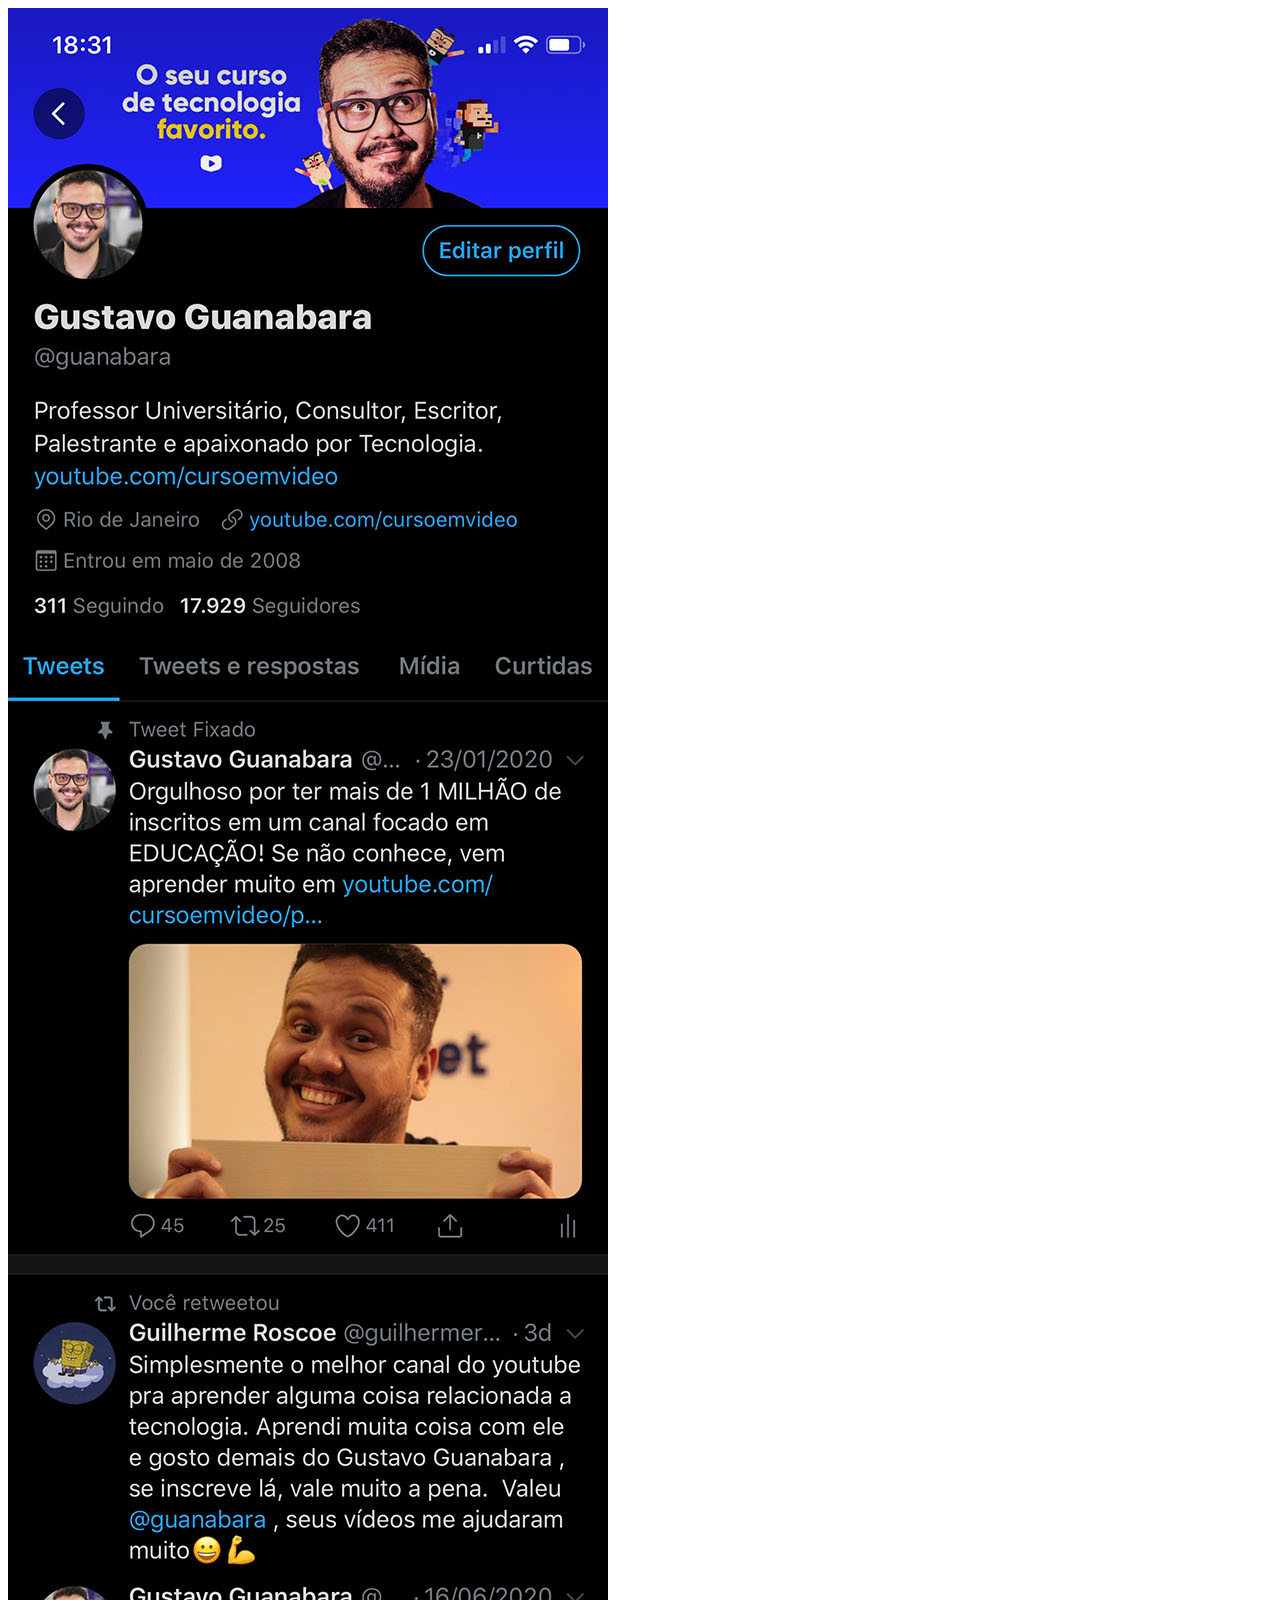
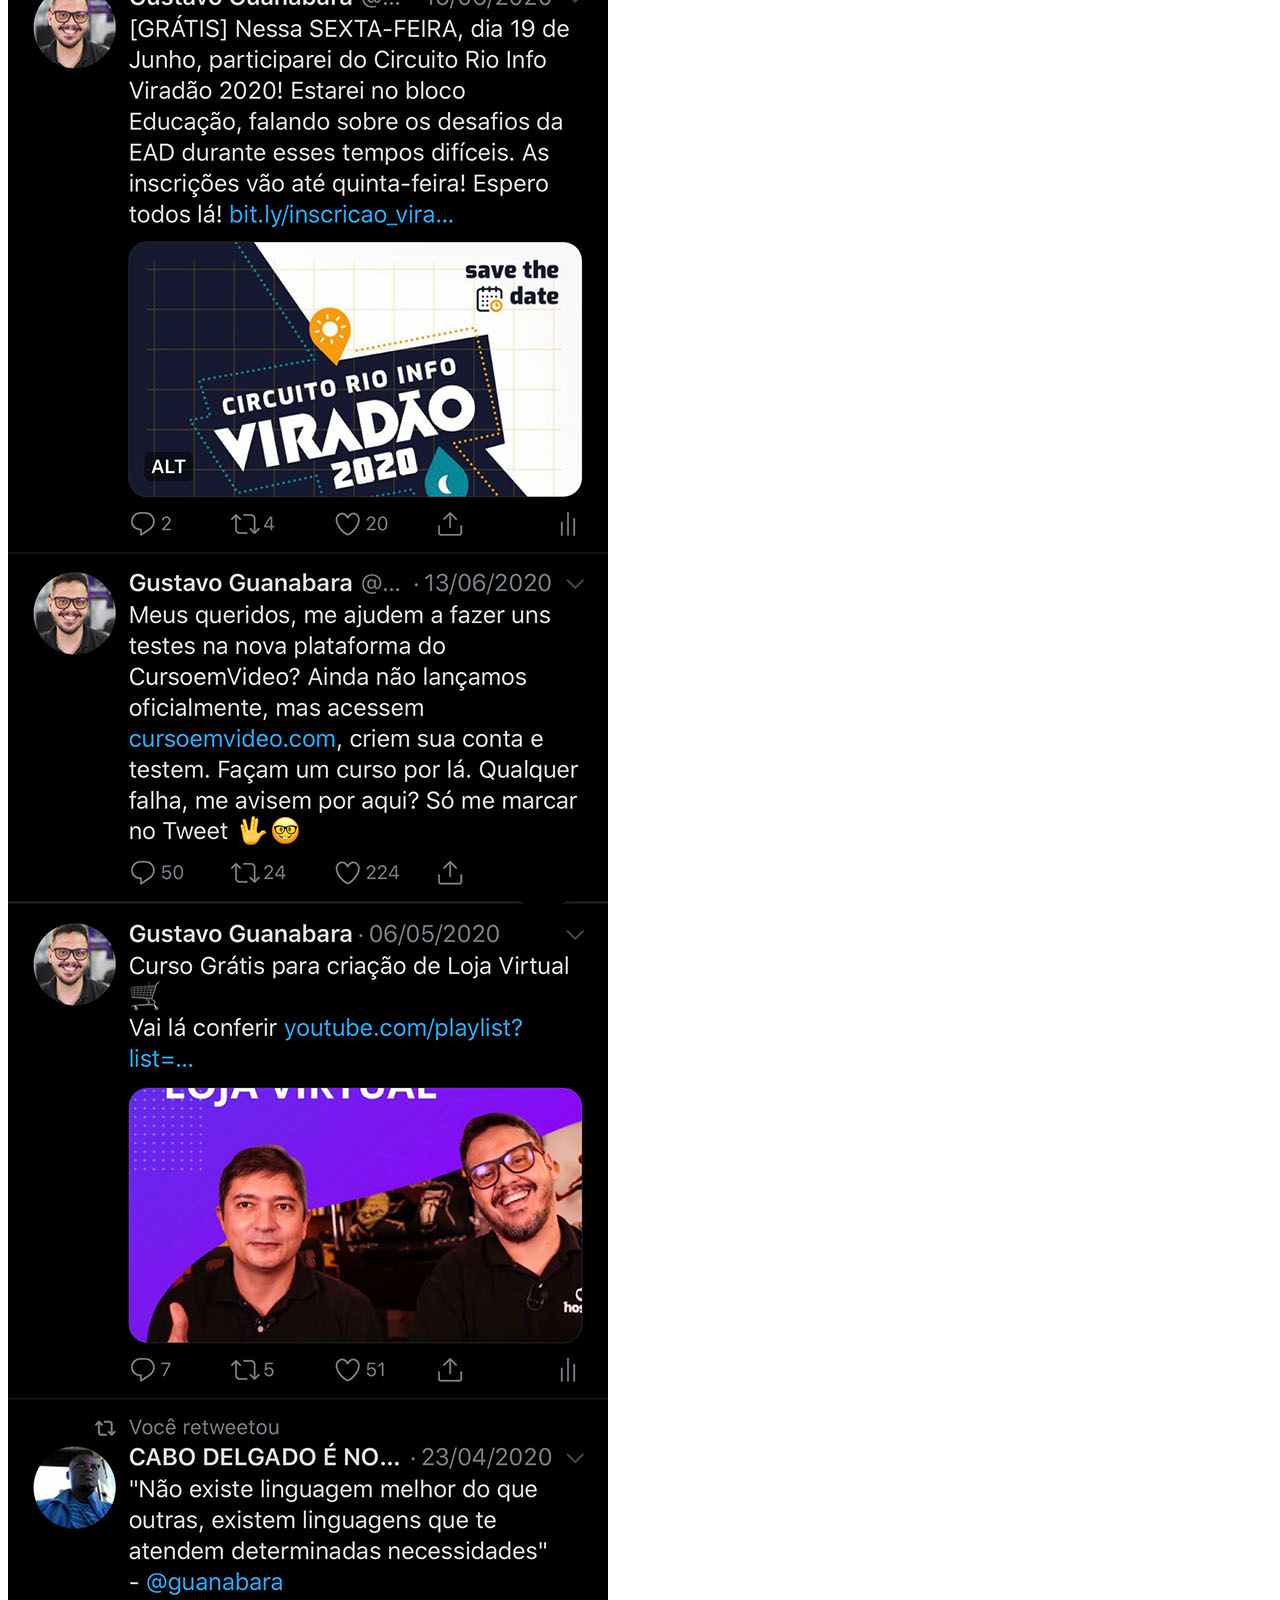
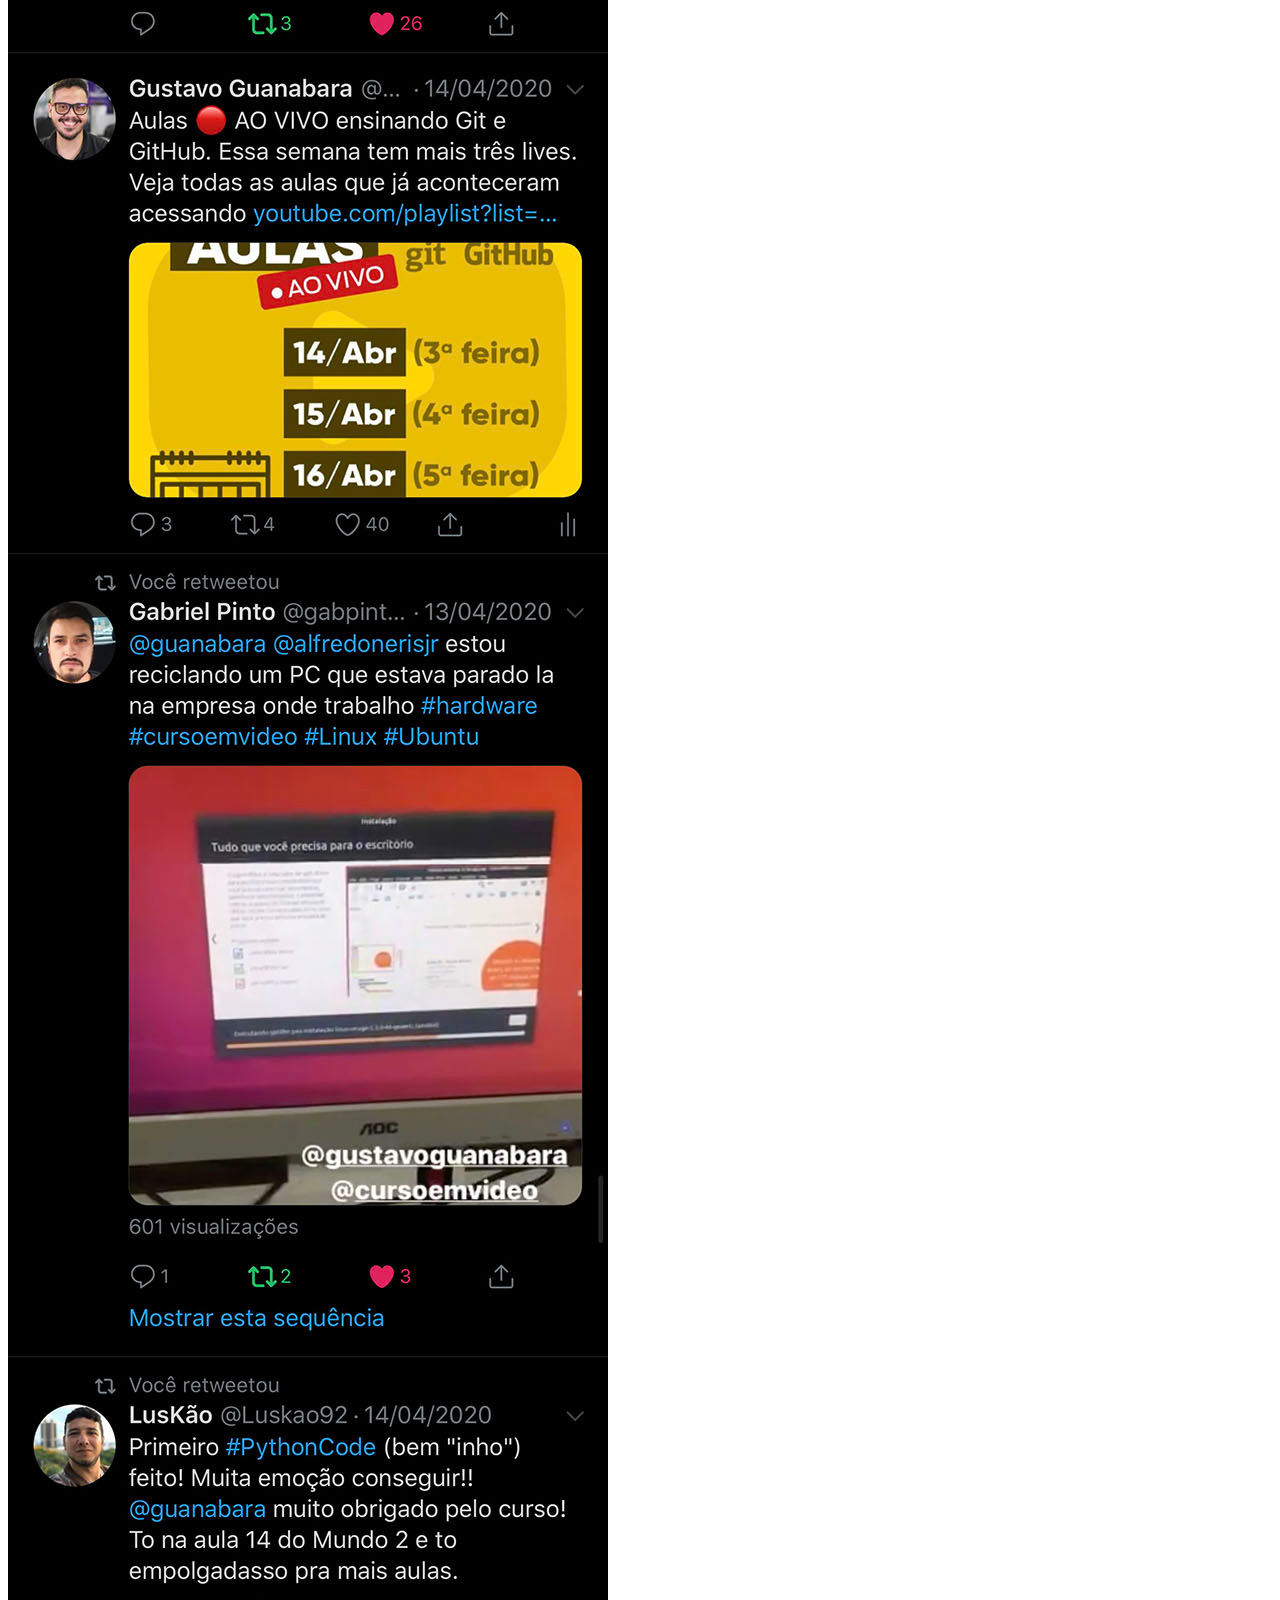
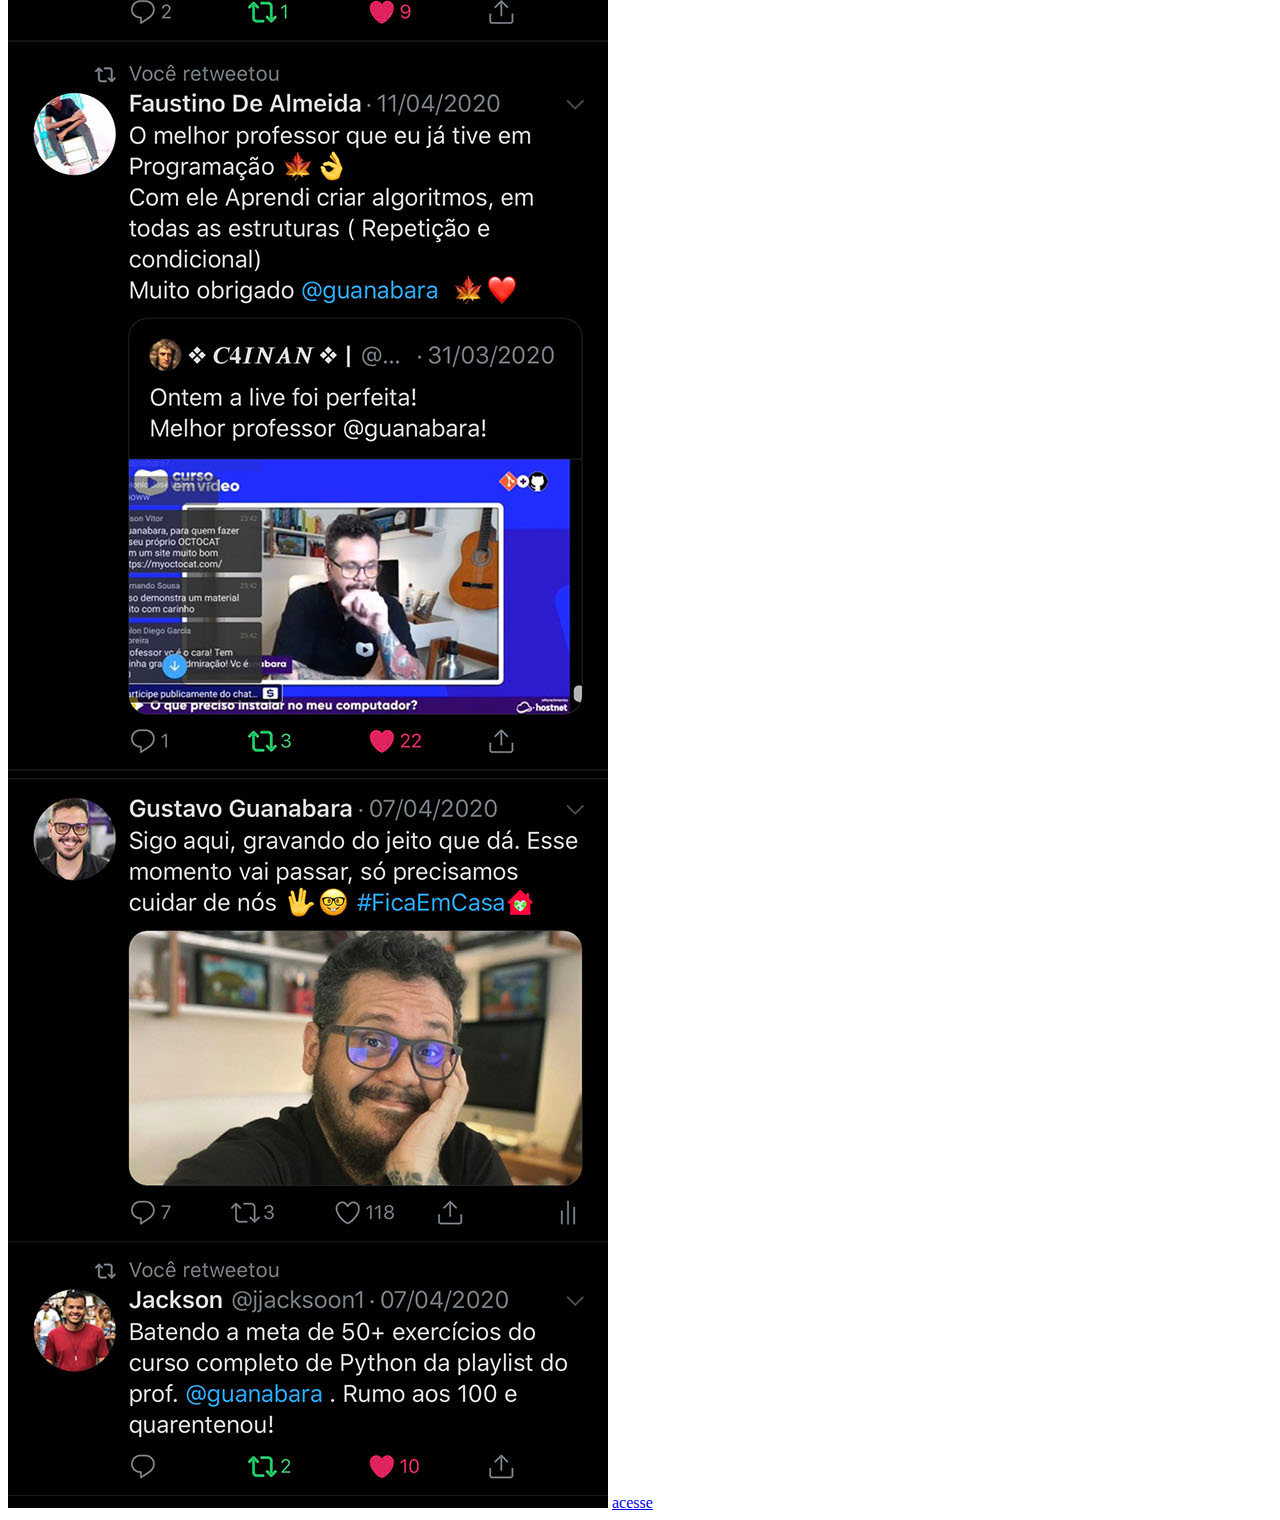
==== twitter.html @ fe63e6e7 "projeto do modul 14" ====
<!DOCTYPE html>
<html lang="pt-br">
<head>
    <meta charset="UTF-8">
    <meta name="viewport" content="width=device-width, initial-scale=1.0">
    <title>Document</title>
</head>
<body>
    <img src="projeto-redesnaoseioque/imagens/tela-twitter.jpg" alt="twitter">
    <a href="https://x.com/guanabara" target="_blank">acesse</a>
</body>
</html>
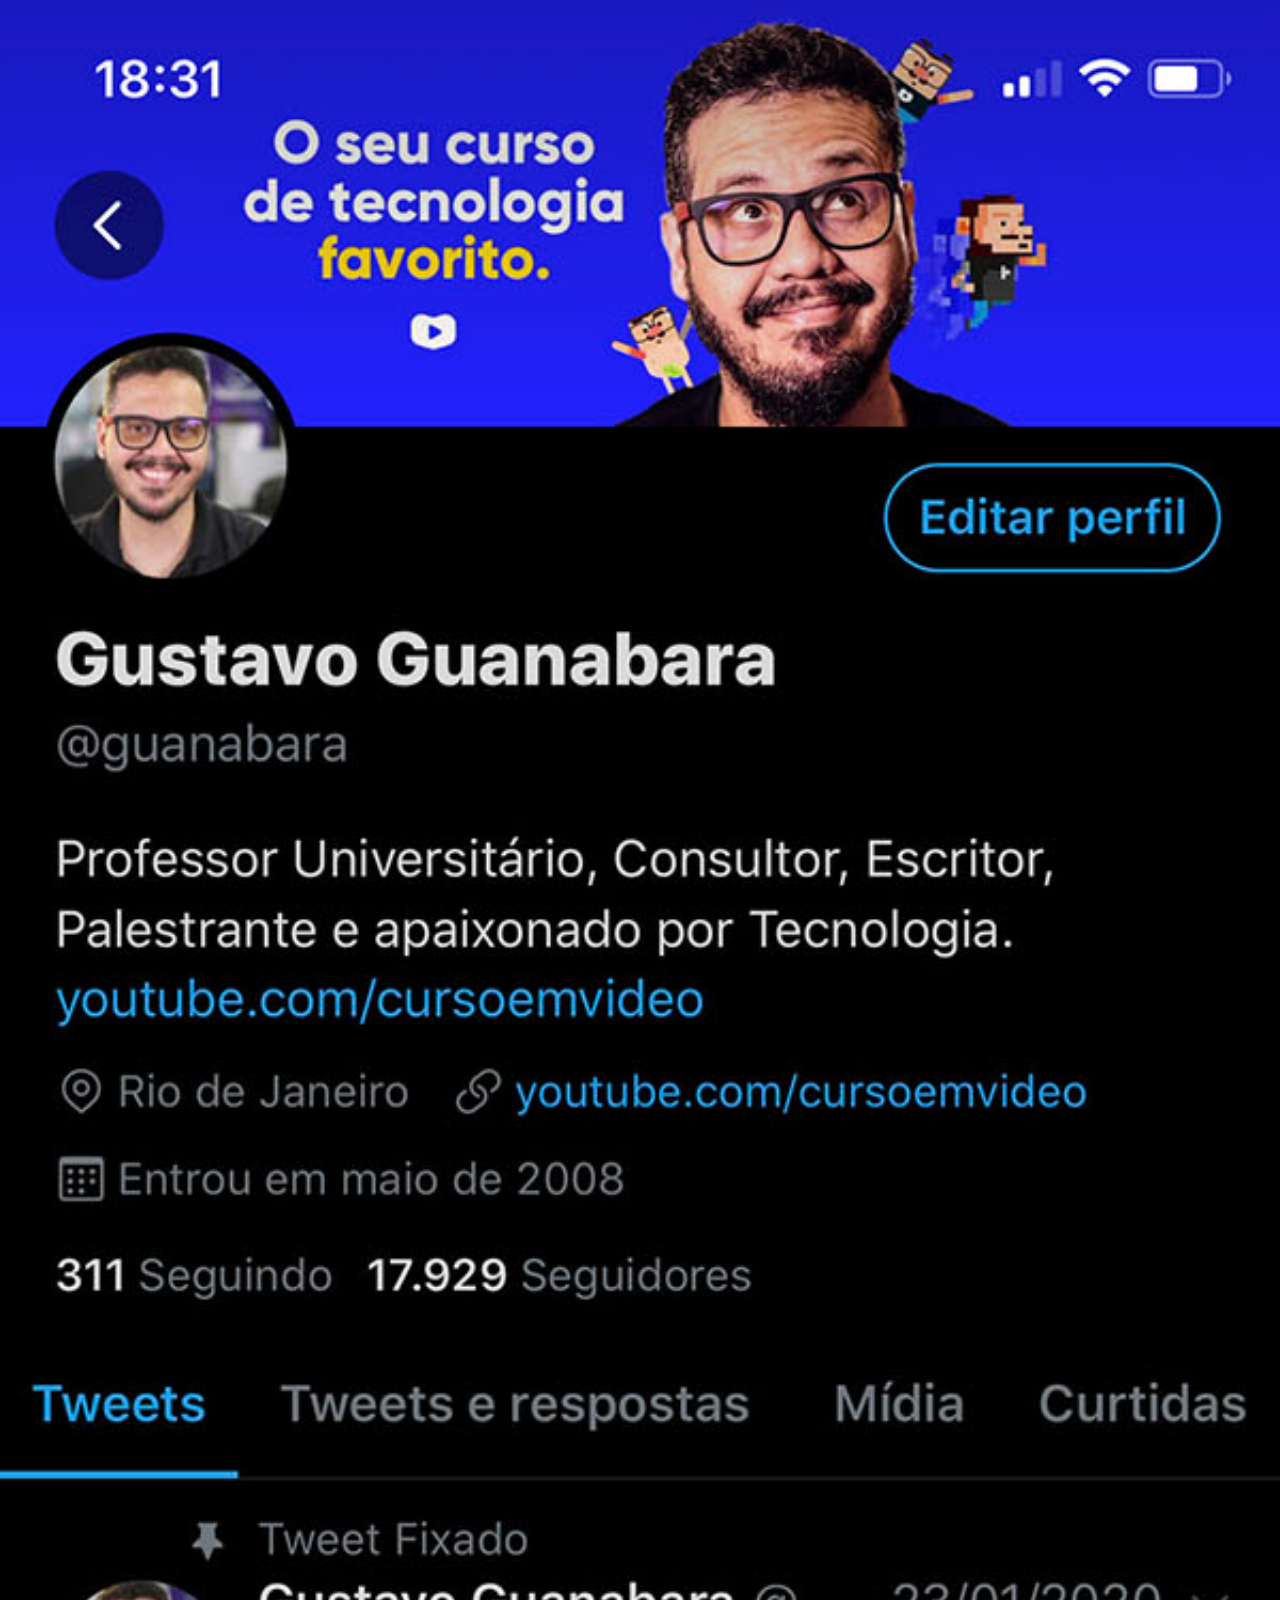
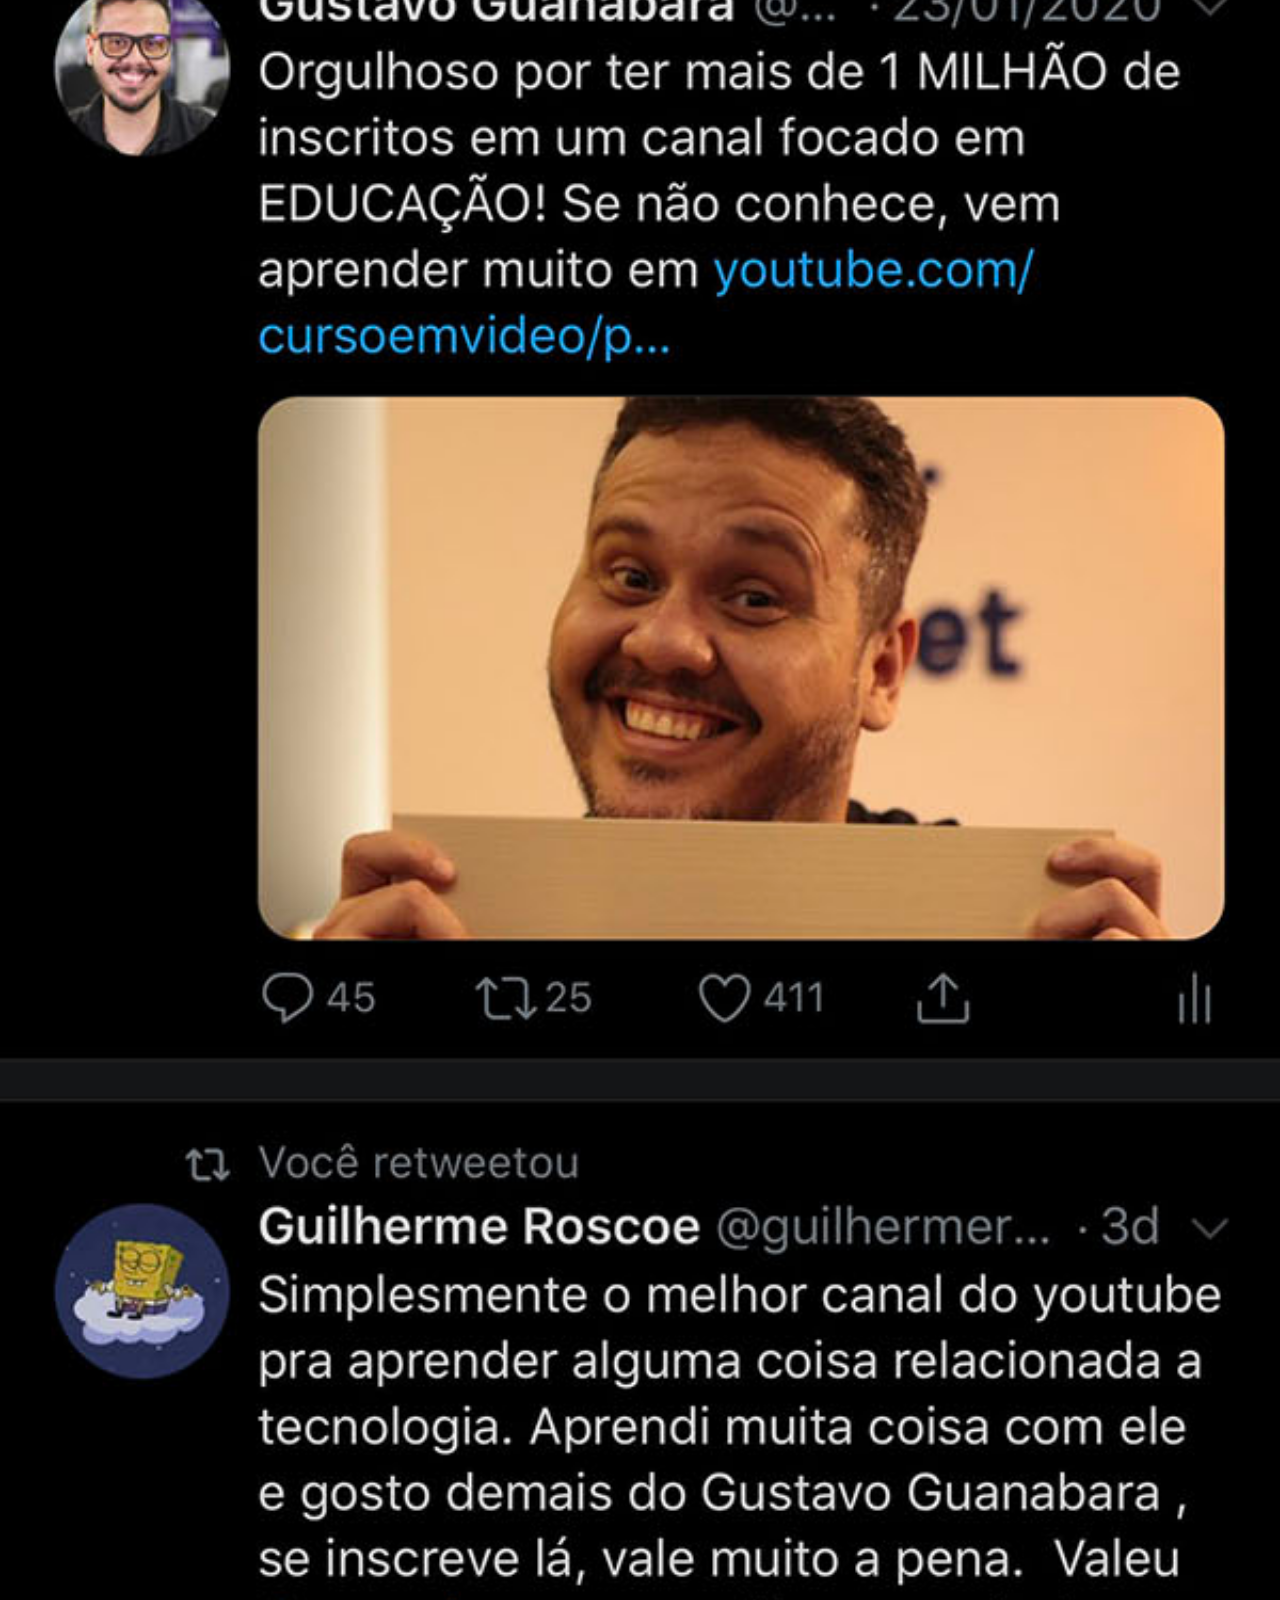
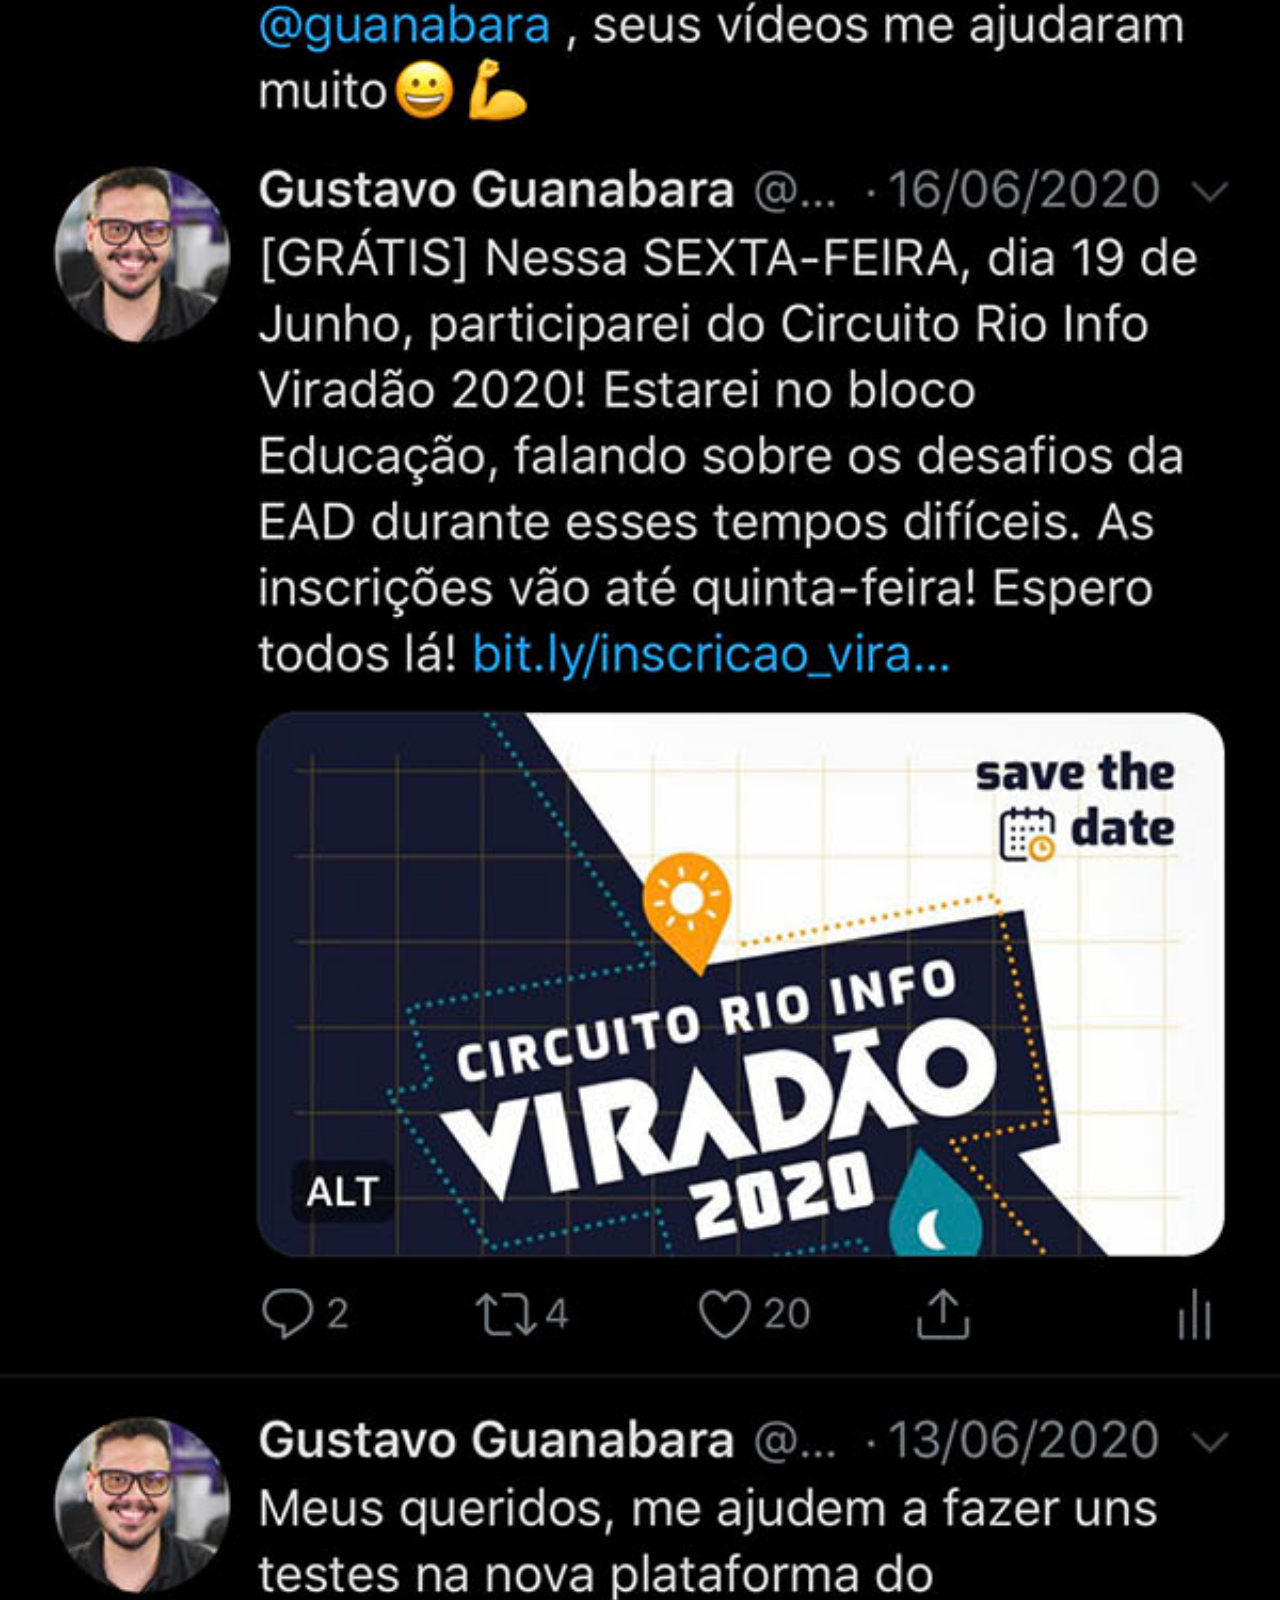
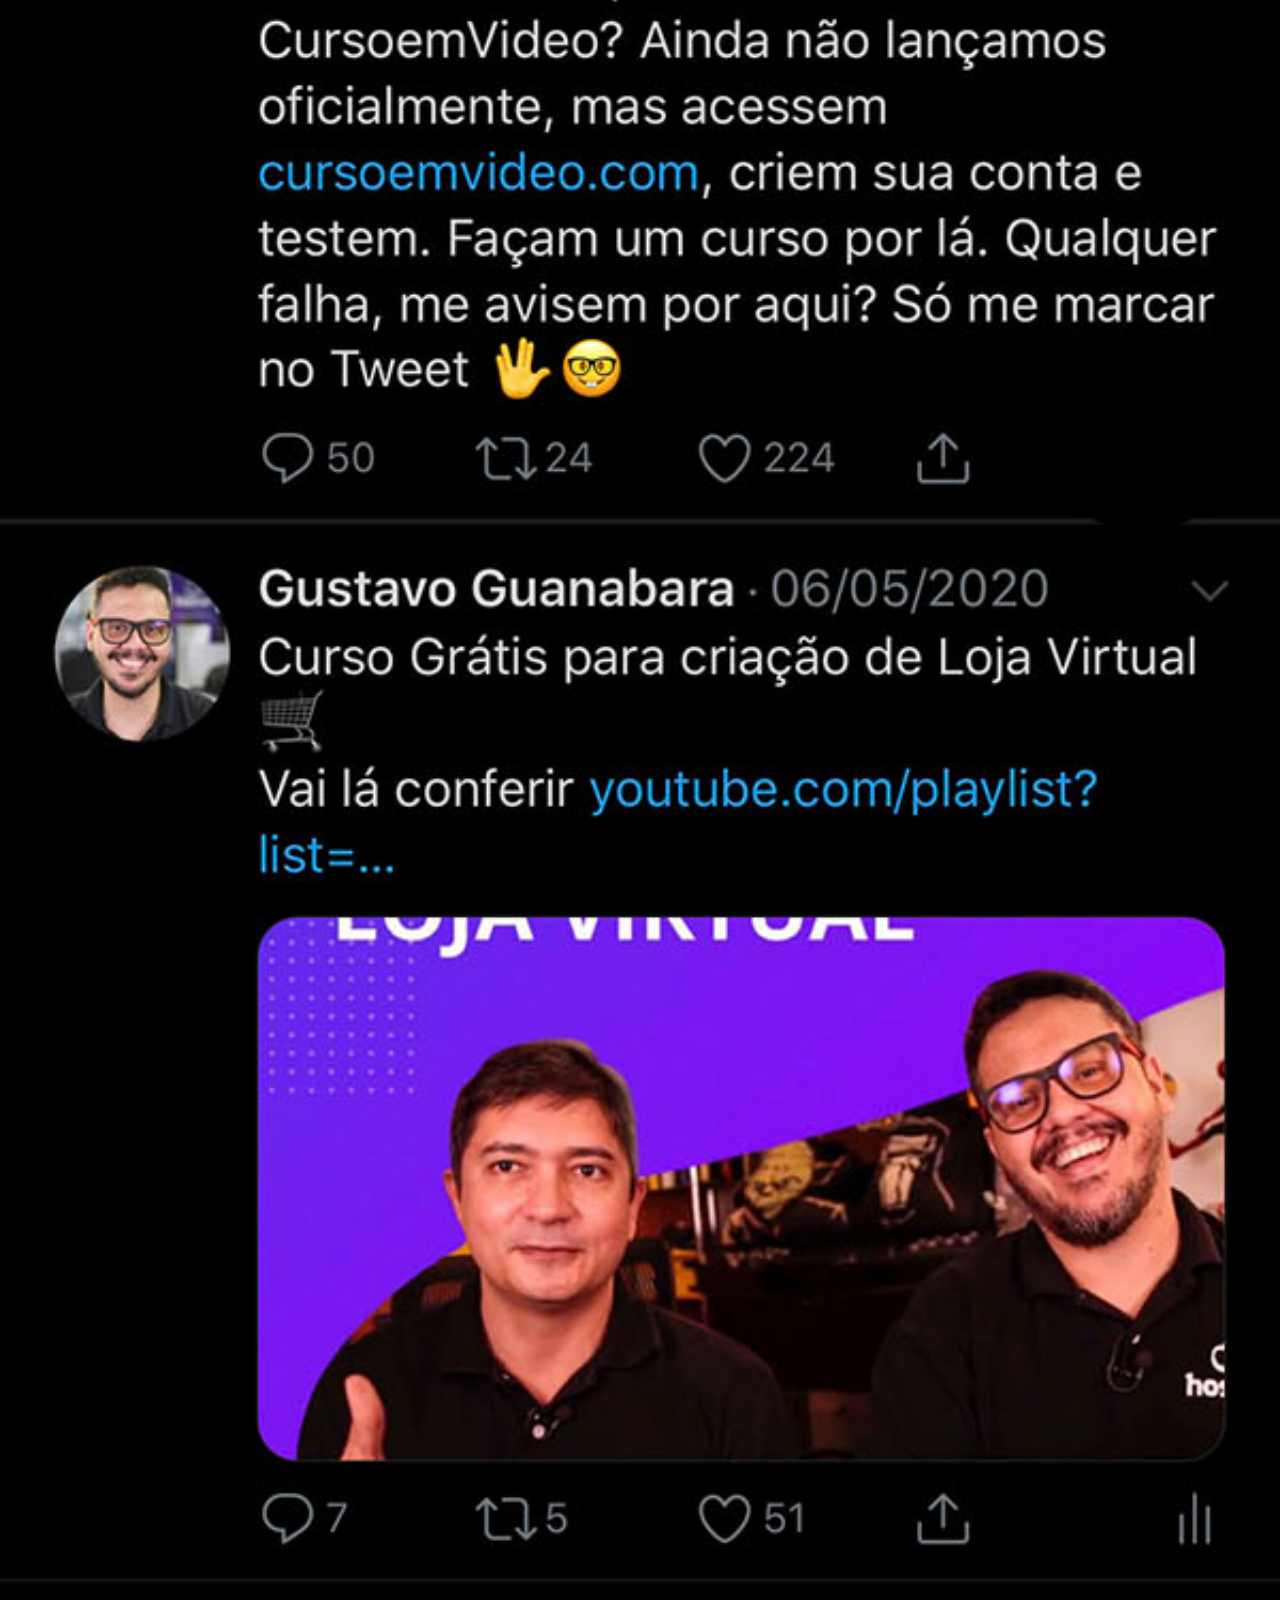
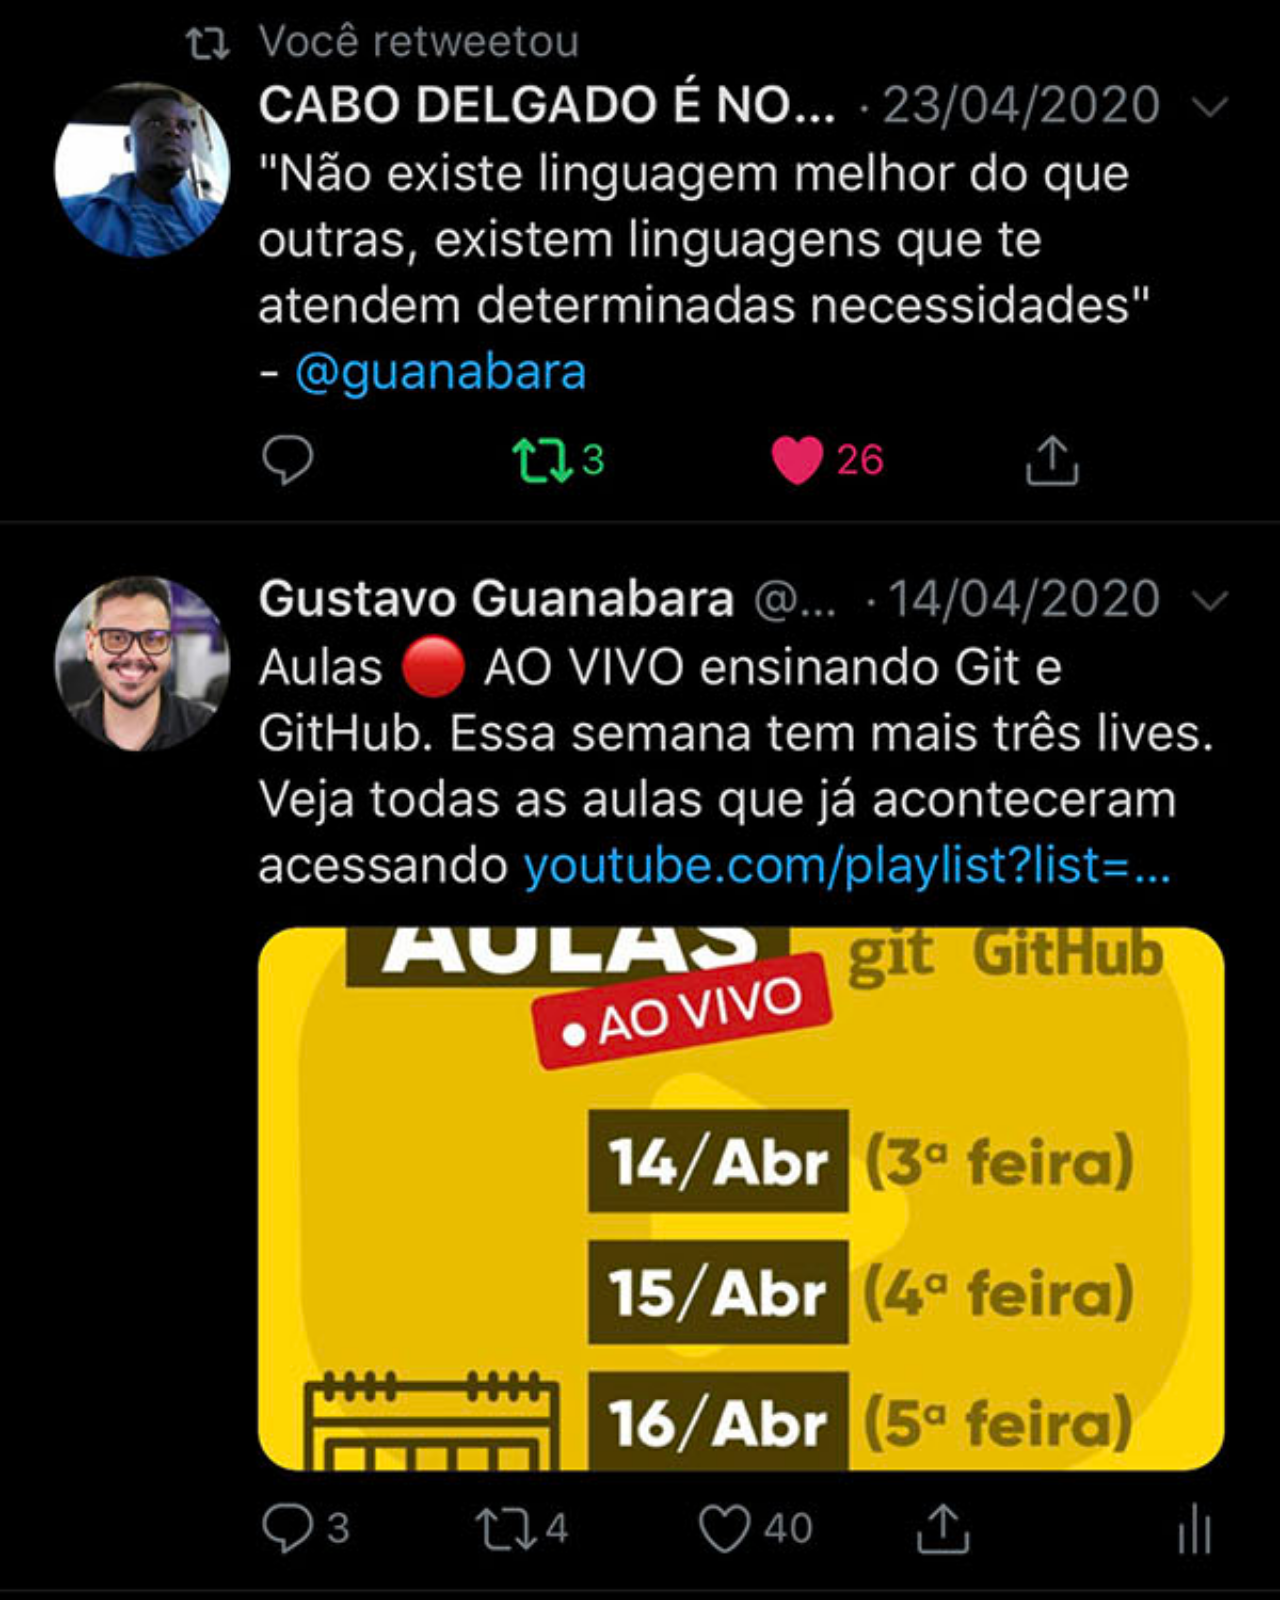
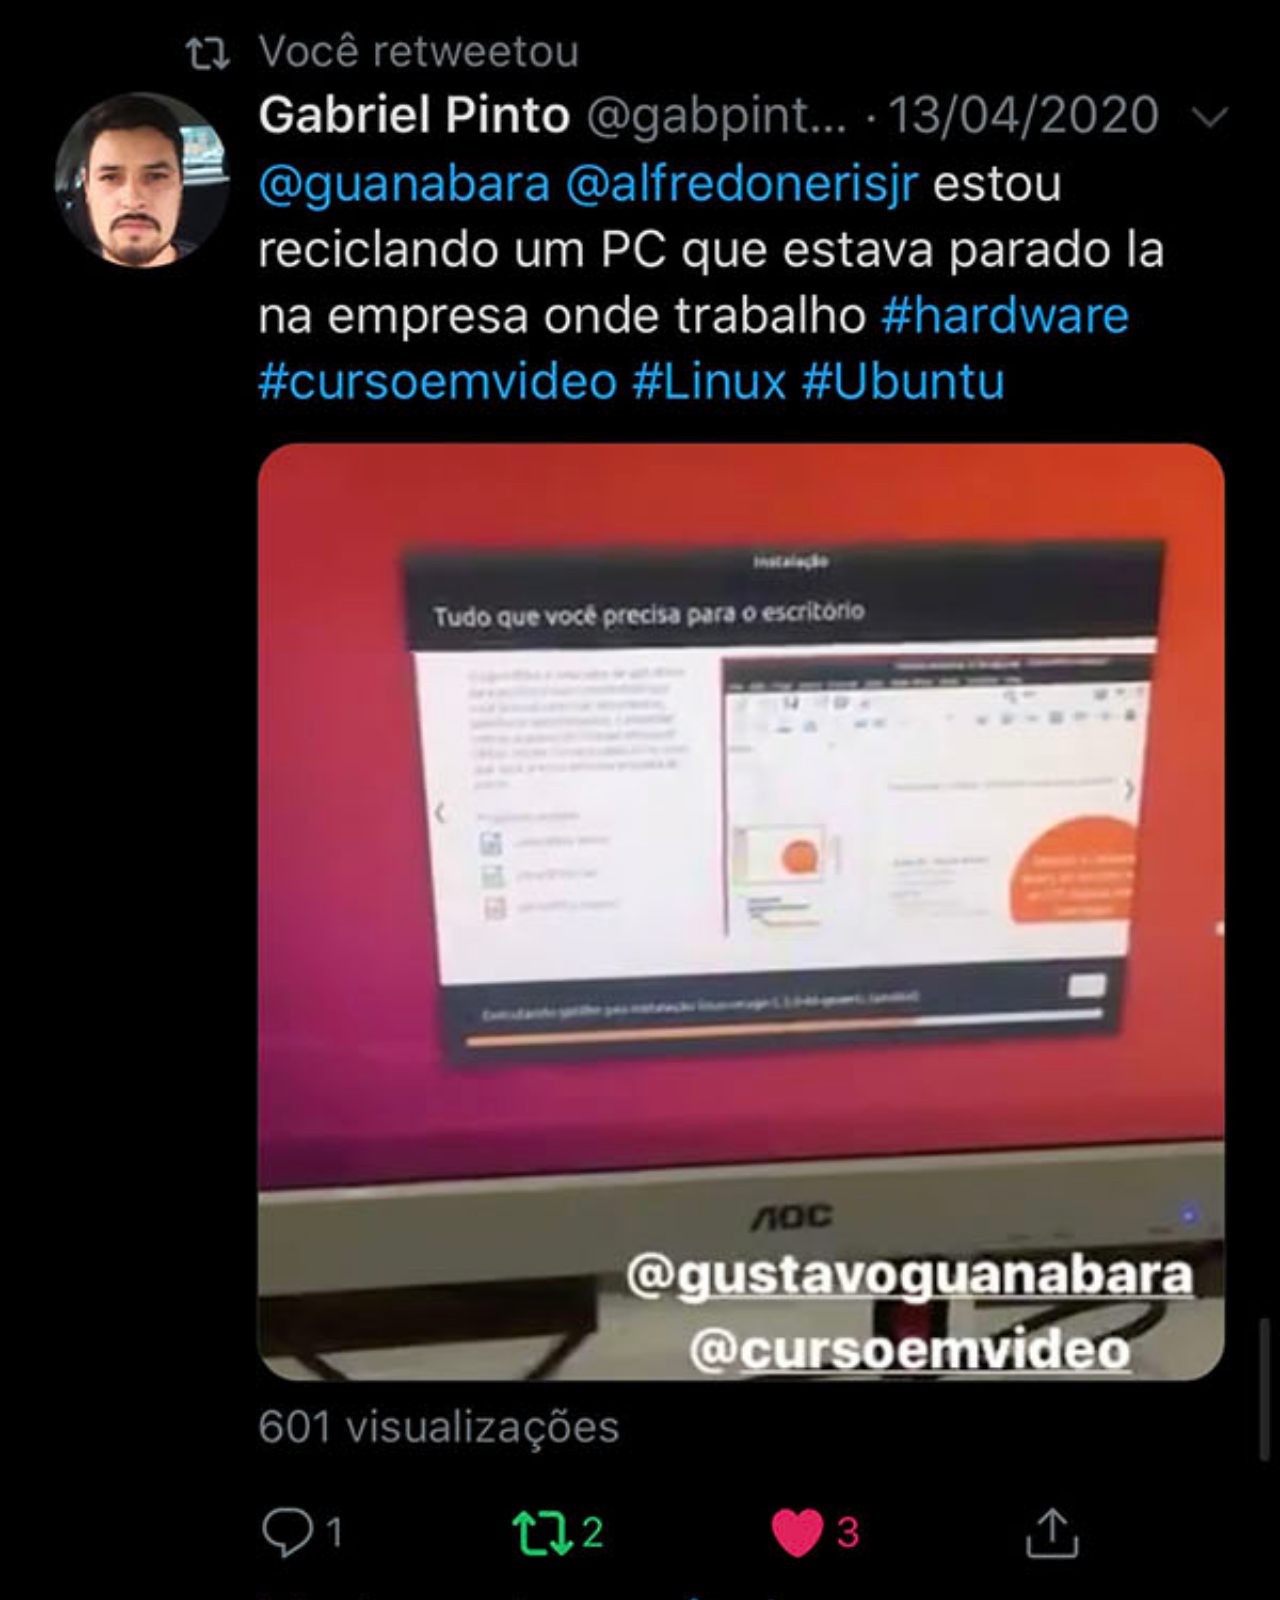
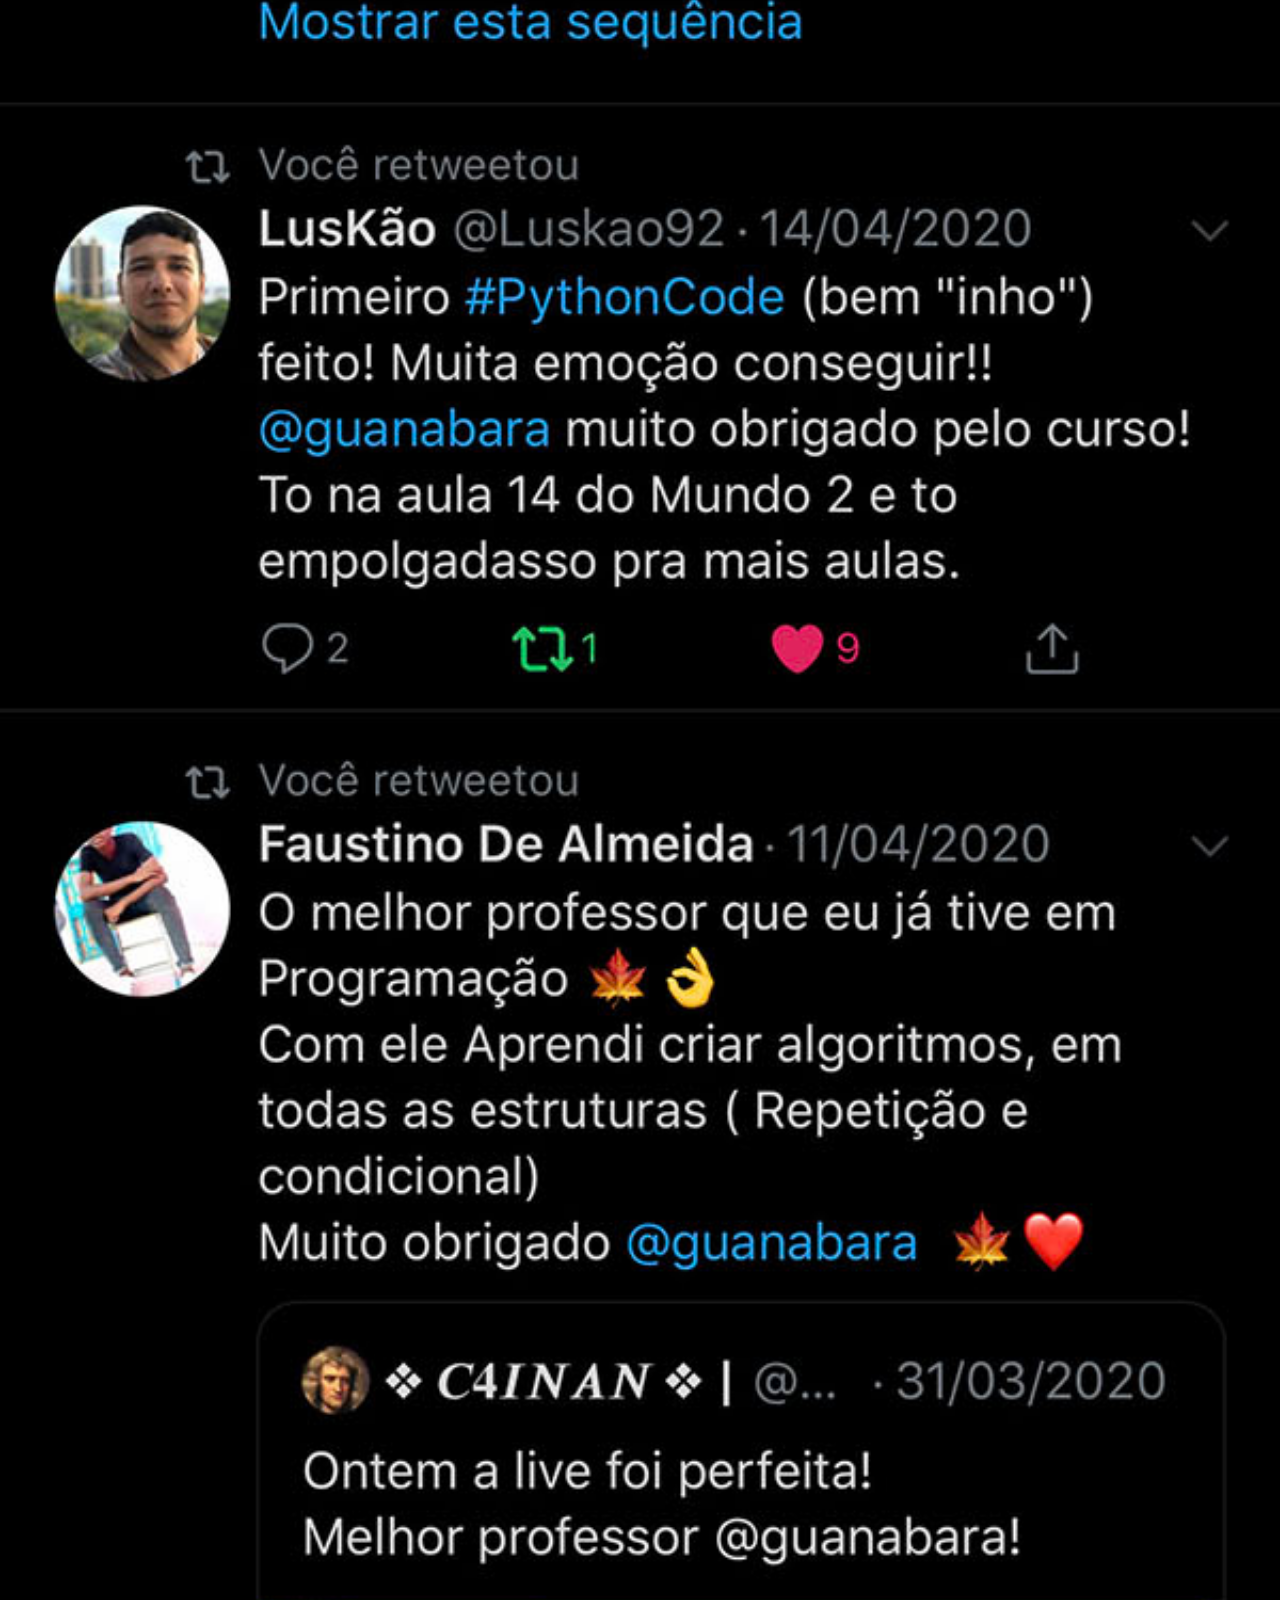
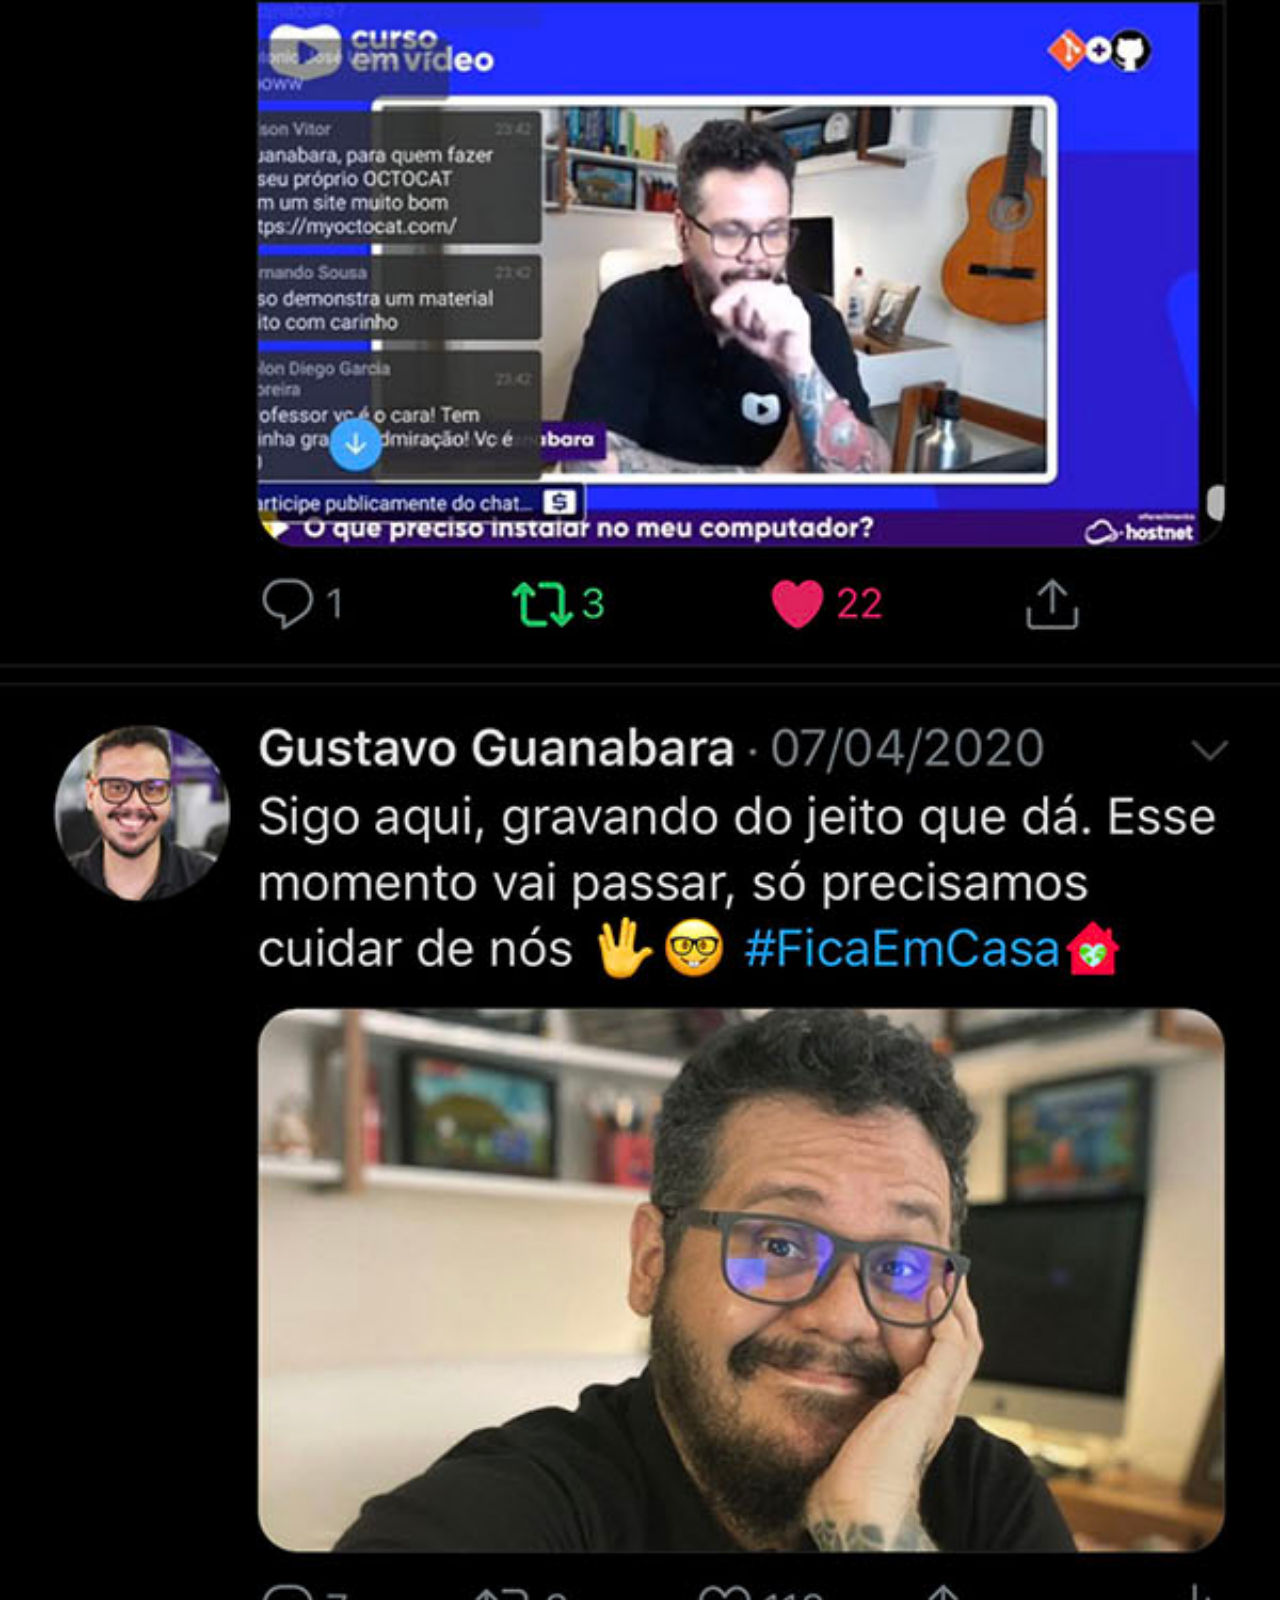
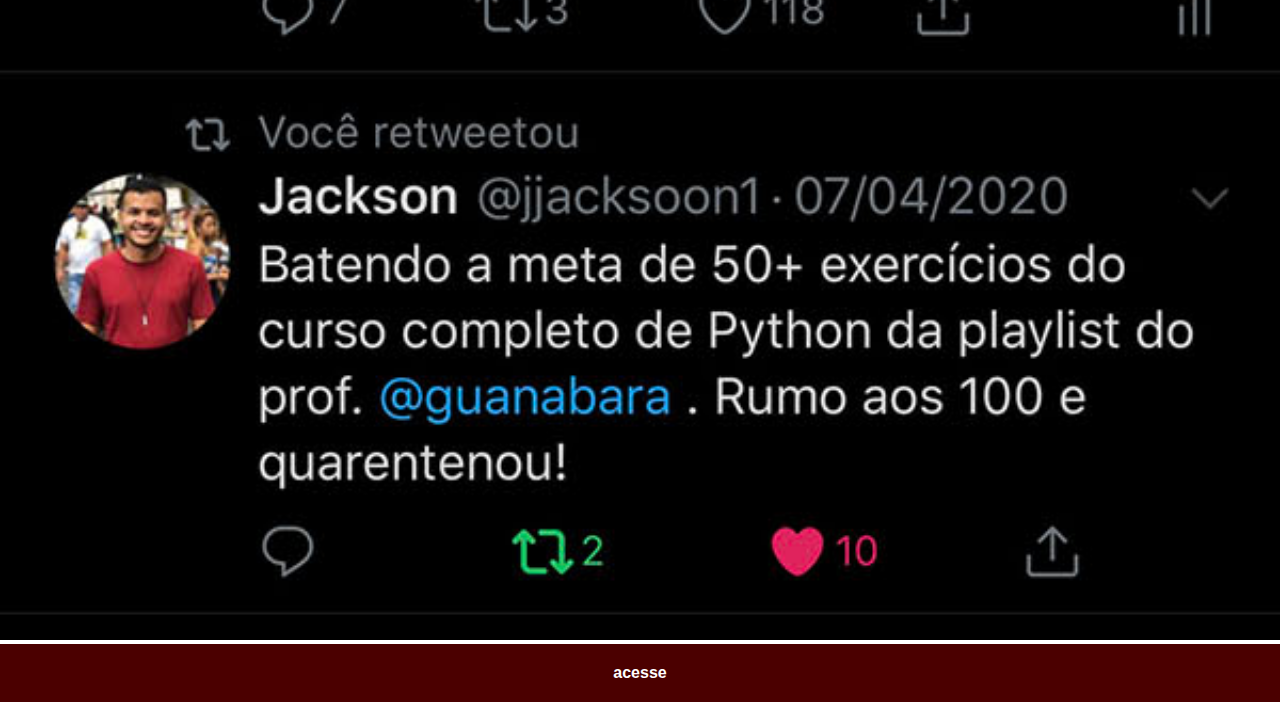
==== commit cf536a36: "erro corigido" ====
--- a/twitter.html
+++ b/twitter.html
@@ -4,6 +4,32 @@
     <meta charset="UTF-8">
     <meta name="viewport" content="width=device-width, initial-scale=1.0">
     <title>Document</title>
+    <style>
+    * {
+        margin: 0px;
+        padding: 0px;
+        font-family: Arial, Helvetica, sans-serif
+      }
+      img {
+          width: 100vw;
+      }
+      ::-webkit-scrollbar {
+          width: 0px;
+          height: 0px;
+      }
+      a {
+          background-color: rgb(75, 0, 0);
+          color: white;
+          display: block;
+          padding: 20px;
+          text-align: center;
+          font-weight: bolder;
+          text-decoration: none;
+      }
+      a:hover {
+          background-color: red;
+      }
+      </style>
 </head>
 <body>
     <img src="projeto-redesnaoseioque/imagens/tela-twitter.jpg" alt="twitter">
